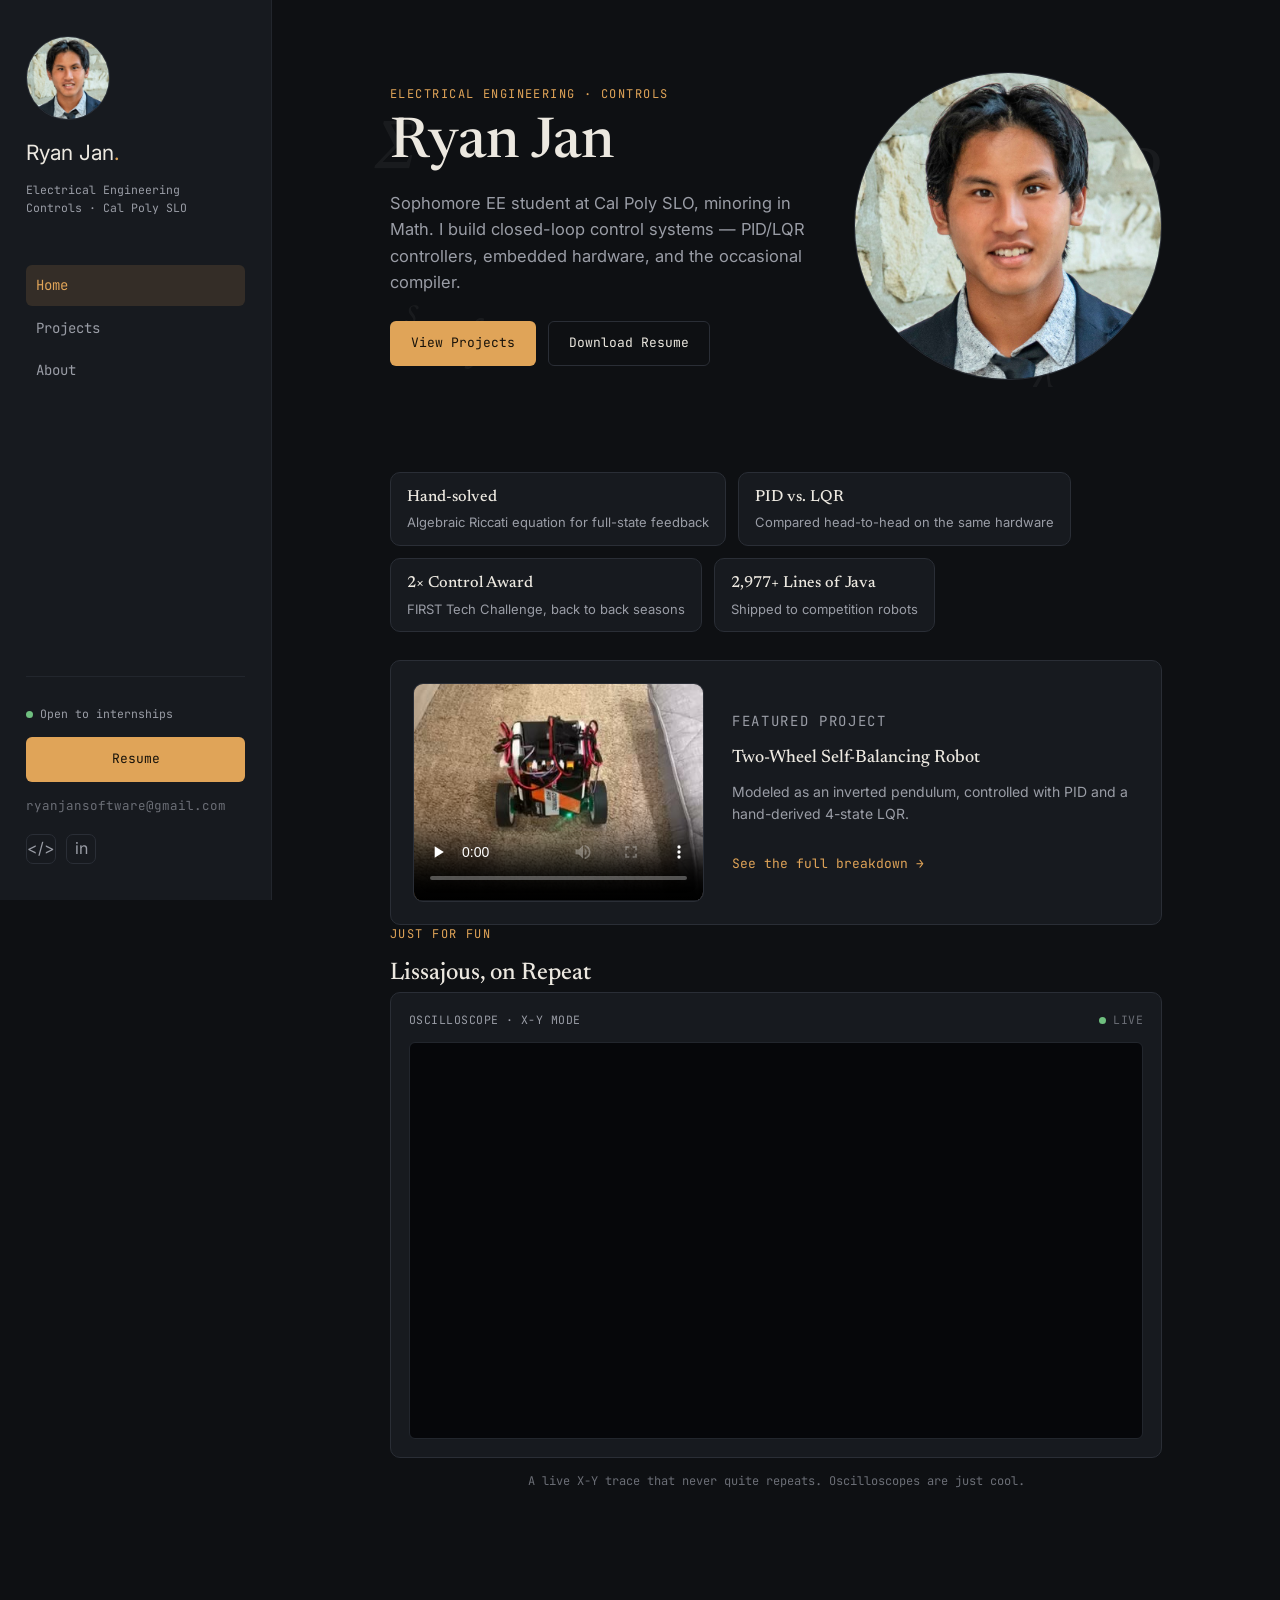
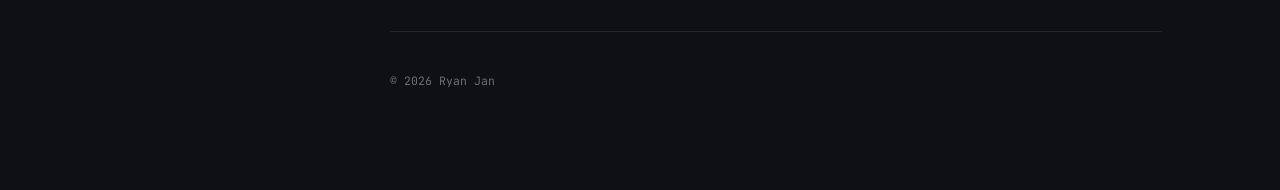
==== index.html @ 0ce3a3c8 "Performance pass: pause canvas animations off-screen/backgrounded, right-size and recompress images," ====
<!DOCTYPE html>
<html lang="en">
<head>
<meta charset="UTF-8">
<meta name="viewport" content="width=device-width, initial-scale=1.0">
<title>Ryan Jan — Electrical Engineering, Controls</title>
<meta name="description" content="Ryan Jan — Electrical Engineering student at Cal Poly SLO, minoring in Mathematics. Controls-focused: PID/LQR, embedded systems, and closed-loop design.">
<link rel="icon" type="image/svg+xml" href="assets/favicon.svg">
<link rel="preconnect" href="https://fonts.googleapis.com">
<link rel="preconnect" href="https://fonts.gstatic.com" crossorigin>
<link href="https://fonts.googleapis.com/css2?family=Newsreader:ital,opsz,wght@0,6..72,400;0,6..72,500;1,6..72,400&family=Inter:wght@400;500&family=JetBrains+Mono:wght@400;500&display=swap" rel="stylesheet">
<link rel="stylesheet" href="css/style.css">
</head>
<body>

<a class="skip-link" href="#main">Skip to content</a>

<!-- mobile top bar -->
<header class="mobile-topbar">
  <a class="mobile-identity" href="index.html" aria-label="Go to home page">
    <div class="sidebar-avatar media-frame ratio-1x1 round" aria-hidden="true">
      <img src="assets/img/ryan-headshot.jpg" alt="">
    </div>
    <span class="mobile-name">Ryan Jan</span>
  </a>
  <button class="nav-toggle" id="nav-toggle" aria-label="Toggle menu" aria-expanded="false" aria-controls="mobile-panel">
    <span></span><span></span><span></span>
  </button>
</header>
<div class="mobile-panel" id="mobile-panel">
  <nav class="sidebar-nav">
    <a href="index.html" class="active">Home</a>
    <a href="projects.html">Projects</a>
    <a href="about.html">About</a>
  </nav>
  <div class="sidebar-cta">
    <span class="sidebar-status"><span class="status-dot"></span>Open to internships</span>
    <a class="btn btn-primary btn-block" href="assets/resume/Ryan_Jan_Resume.pdf" target="_blank" rel="noopener">Resume</a>
    <div class="sidebar-contact">
      <a href="mailto:ryanjansoftware@gmail.com">ryanjansoftware@gmail.com</a>
    </div>
    <div class="sidebar-social">
      <a href="https://github.com/rjan939" target="_blank" rel="noopener" aria-label="GitHub">&lt;/&gt;</a>
      <a href="https://linkedin.com/in/ryan-jan" target="_blank" rel="noopener" aria-label="LinkedIn">in</a>
    </div>
  </div>
</div>

<div class="shell">
  <aside class="sidebar">
    <a class="sidebar-identity" href="index.html" aria-label="Go to home page">
      <div class="sidebar-avatar media-frame ratio-1x1 round" aria-hidden="true">
        <img src="assets/img/ryan-headshot.jpg" alt="">
      </div>
      <div>
        <div class="sidebar-name">Ryan Jan<span class="logo-dot">.</span></div>
        <p class="sidebar-tagline">Electrical Engineering<br>Controls &middot; Cal Poly SLO</p>
      </div>
    </a>

    <nav class="sidebar-nav">
      <a href="index.html" class="active">Home</a>
      <a href="projects.html">Projects</a>
      <a href="about.html">About</a>
    </nav>

    <div class="sidebar-cta">
      <span class="sidebar-status"><span class="status-dot"></span>Open to internships</span>
      <a class="btn btn-primary btn-block" href="assets/resume/Ryan_Jan_Resume.pdf" target="_blank" rel="noopener">Resume</a>
      <div class="sidebar-contact">
        <a href="mailto:ryanjansoftware@gmail.com">ryanjansoftware@gmail.com</a>
      </div>
      <div class="sidebar-social">
        <a href="https://github.com/rjan939" target="_blank" rel="noopener" aria-label="GitHub">&lt;/&gt;</a>
        <a href="https://linkedin.com/in/ryan-jan" target="_blank" rel="noopener" aria-label="LinkedIn">in</a>
      </div>
    </div>
  </aside>

  <main class="main" id="main">
    <div class="page">

      <section class="home-hero">
        <span class="hero-glyph" style="top:6%; left:-2%; font-size:72px; animation-delay:0s;" aria-hidden="true">&Sigma;</span>
        <span class="hero-glyph" style="top:62%; left:10%; font-size:52px; animation-delay:1.6s;" aria-hidden="true">&int;</span>
        <span class="hero-glyph" style="top:14%; right:0%; font-size:64px; animation-delay:3.1s;" aria-hidden="true">&Omega;</span>
        <span class="hero-glyph" style="bottom:8%; right:14%; font-size:46px; animation-delay:4.6s;" aria-hidden="true">&lambda;</span>
        <span class="hero-glyph" style="bottom:26%; left:2%; font-size:40px; animation-delay:2.2s;" aria-hidden="true">s</span>
        <div>
          <p class="eyebrow entrance entrance-1">Electrical Engineering &middot; Controls</p>
          <h1 class="entrance entrance-2">Ryan Jan</h1>
          <p class="home-hero-sub entrance entrance-3">
            Sophomore EE student at Cal Poly SLO, minoring in Math. I build closed-loop
            control systems &mdash; PID/LQR controllers, embedded hardware, and the occasional compiler.
          </p>
          <div class="home-hero-actions entrance entrance-4">
            <a class="btn btn-primary" href="projects.html">View Projects</a>
            <a class="btn btn-ghost" href="assets/resume/Ryan_Jan_Resume.pdf" target="_blank" rel="noopener">Download Resume</a>
          </div>
        </div>
        <div class="home-photo-slot entrance entrance-5">
          <div class="media-frame ratio-1x1 round">
            <img src="assets/img/ryan-headshot.jpg" alt="Ryan Jan">
          </div>
        </div>
      </section>

      <div class="stat-chips">
        <div class="stat-chip entrance entrance-6"><strong>Hand-solved</strong>Algebraic Riccati equation for full-state feedback</div>
        <div class="stat-chip entrance entrance-7"><strong>PID vs. LQR</strong>Compared head-to-head on the same hardware</div>
        <div class="stat-chip entrance entrance-8"><strong><span class="count" data-target="2">0</span>&times; Control Award</strong>FIRST Tech Challenge, back to back seasons</div>
        <div class="stat-chip entrance entrance-9"><strong><span class="count" data-target="3000">0</span>+ Lines of Java</strong>Shipped to competition robots</div>
      </div>

      <section class="teaser-card reveal">
        <div class="teaser-media">
          <div class="media-frame ratio-4x3">
            <video src="assets/video/self-balancing-robot.mp4" poster="assets/img/posters/self-balancing-robot.jpg" controls playsinline preload="none"></video>
          </div>
        </div>
        <div class="teaser-body">
          <p class="eyebrow">Featured Project</p>
          <h3>Two-Wheel Self-Balancing Robot</h3>
          <p>Modeled as an inverted pendulum, controlled with PID and a hand-derived 4-state LQR.</p>
          <a class="text-link" href="projects.html#flagship">See the full breakdown &rarr;</a>
        </div>
      </section>

      <section class="page-block reveal">
        <p class="eyebrow">Just for Fun</p>
        <h2>Lissajous, on Repeat</h2>
        <div class="scope-card">
          <div class="scope-header">
            <span>OSCILLOSCOPE &middot; X-Y MODE</span>
            <span class="scope-live"><span class="status-dot"></span>LIVE</span>
          </div>
          <canvas id="scope-canvas" width="850" height="460" role="img" aria-label="A continuously evolving Lissajous curve, animated for decoration only"></canvas>
        </div>
        <p class="scope-caption">A live X-Y trace that never quite repeats. Oscilloscopes are just cool.</p>
      </section>

      <footer class="page-footer">
        <span>&copy; 2026 Ryan Jan</span>
      </footer>
    </div>
  </main>
</div>

<script src="js/scope.js"></script>
<script src="js/main.js"></script>
</body>
</html>
---- css/style.css ----
/* ---------- design tokens ---------- */
:root {
  --bg: #0e1013;
  --bg-elevated: #171a1f;
  --bg-elevated-2: #1d2127;
  --border: #2a2e36;
  --border-soft: #22262d;

  --text: #ece8e0;
  --text-muted: #9a9da6;
  --text-faint: #6b6e76;

  --accent: #e0a458;
  --accent-soft: rgba(224, 164, 88, 0.14);
  --accent-line: rgba(224, 164, 88, 0.35);
  --response: #6fb3c9;

  --font-serif: "Newsreader", Georgia, serif;
  --font-sans: "Inter", -apple-system, BlinkMacSystemFont, "Segoe UI", sans-serif;
  --font-mono: "JetBrains Mono", ui-monospace, "SFMono-Regular", Consolas, monospace;

  --sidebar-w: 272px;
  --radius: 10px;
}

/* ---------- reset ---------- */
* { box-sizing: border-box; }
html { scroll-behavior: smooth; }
body {
  margin: 0;
  background: var(--bg);
  color: var(--text);
  font-family: var(--font-sans);
  font-size: 16px;
  line-height: 1.6;
  -webkit-font-smoothing: antialiased;
}
img, svg, canvas { max-width: 100%; display: block; }
a { color: inherit; text-decoration: none; }
ul { margin: 0; padding: 0; list-style: none; }
h1, h2, h3 { margin: 0; font-family: var(--font-serif); font-weight: 500; }

.skip-link {
  position: absolute;
  left: -999px;
  top: 0;
  background: var(--accent);
  color: #0e1013;
  padding: 10px 16px;
  z-index: 200;
}
.skip-link:focus { left: 16px; top: 16px; }

.eyebrow {
  font-family: var(--font-mono);
  font-size: 12px;
  letter-spacing: 0.12em;
  text-transform: uppercase;
  color: var(--accent);
  margin: 0 0 10px;
}

.tags {
  display: flex;
  flex-wrap: wrap;
  gap: 8px;
  margin-top: 16px;
}
.tags span {
  font-family: var(--font-mono);
  font-size: 12px;
  color: var(--text-muted);
  border: 1px solid var(--border);
  border-radius: 999px;
  padding: 5px 12px;
}

.text-link {
  display: inline-block;
  margin-top: 16px;
  font-family: var(--font-mono);
  font-size: 13px;
  color: var(--accent);
  border-bottom: 1px solid transparent;
  transition: transform 0.2s ease, border-color 0.2s ease;
}
.text-link:hover { border-bottom-color: var(--accent-line); transform: translateX(3px); }

.btn {
  display: inline-flex;
  align-items: center;
  justify-content: center;
  font-family: var(--font-mono);
  font-size: 13px;
  padding: 11px 20px;
  border-radius: 6px;
  border: 1px solid transparent;
  cursor: pointer;
  transition: transform 0.15s ease, border-color 0.15s ease, background 0.15s ease;
}
.btn-primary {
  position: relative;
  background: var(--accent);
  color: #17120a;
  overflow: hidden;
  z-index: 0;
}
.btn-primary::before {
  content: "";
  position: absolute;
  inset: 0;
  background: #f0c07f;
  transform: scaleX(0);
  transform-origin: left center;
  transition: transform 0.5s ease-out;
  z-index: -1;
}
.btn-primary:hover::before { transform: scaleX(1); }
.btn-primary:hover { transform: translateY(-1px); }
.btn-ghost { border-color: var(--border); color: var(--text); }
.btn-ghost:hover { border-color: var(--accent-line); color: var(--accent); }
.btn-block { width: 100%; }

/* ---------- stat chips ---------- */
.stat-chips {
  display: flex;
  flex-wrap: wrap;
  gap: 12px;
  margin: 28px 0;
}
.stat-chip {
  border: 1px solid var(--border);
  background: var(--bg-elevated);
  border-radius: 10px;
  padding: 12px 16px;
  font-size: 13px;
  color: var(--text-muted);
  transition: transform 0.25s ease, box-shadow 0.25s ease, border-color 0.25s ease;
}
.stat-chip:hover {
  transform: translateY(-4px);
  box-shadow: 0 14px 28px rgba(0, 0, 0, 0.35);
  border-color: var(--accent-line);
}
.stat-chip strong { display: block; color: var(--text); font-family: var(--font-serif); font-weight: 500; font-size: 16px; margin-bottom: 2px; }

/* ---------- media slot (placeholder for photos/video) ---------- */
.media-slot {
  position: relative;
  width: 100%;
  border: 1.5px dashed var(--border);
  border-radius: var(--radius);
  background: var(--bg-elevated);
  display: flex;
  flex-direction: column;
  align-items: center;
  justify-content: center;
  gap: 10px;
  color: var(--text-faint);
  text-align: center;
  padding: 20px;
  overflow: hidden;
}
.media-slot svg { width: 30px; height: 30px; opacity: 0.6; }
.media-slot span {
  font-family: var(--font-mono);
  font-size: 11px;
  max-width: 22ch;
  line-height: 1.5;
}
.media-slot.ratio-16x9 { aspect-ratio: 16 / 9; }
.media-slot.ratio-4x3 { aspect-ratio: 4 / 3; }
.media-slot.ratio-1x1 { aspect-ratio: 1 / 1; }
.media-slot.round { border-radius: 50%; }
.media-slot img, .media-slot video {
  position: absolute;
  inset: 0;
  width: 100%;
  height: 100%;
  object-fit: cover;
}

/* ---------- media frame (real photos/video, not a placeholder) ---------- */
.media-frame {
  width: 100%;
  border: 1px solid var(--border);
  border-radius: var(--radius);
  overflow: hidden;
  background: #000;
}
.media-frame.ratio-16x9 { aspect-ratio: 16 / 9; }
.media-frame.ratio-4x3 { aspect-ratio: 4 / 3; }
.media-frame.ratio-1x1 { aspect-ratio: 1 / 1; }
.media-frame.round { border-radius: 50%; }
.media-frame img, .media-frame video {
  width: 100%;
  height: 100%;
  object-fit: cover;
  display: block;
}

.terminal-frame {
  width: 100%;
  border: 1px solid var(--border);
  border-radius: var(--radius);
  overflow: hidden;
  background: #0a0c0f;
  display: flex;
  flex-direction: column;
}
.terminal-frame.ratio-4x3 { aspect-ratio: 4 / 3; }
.terminal-titlebar {
  display: flex;
  gap: 6px;
  padding: 10px 12px;
  background: var(--bg-elevated-2);
  border-bottom: 1px solid var(--border-soft);
  flex-shrink: 0;
}
.terminal-titlebar span { width: 9px; height: 9px; border-radius: 50%; background: var(--border); }
.terminal-body {
  flex: 1;
  margin: 0;
  padding: 16px;
  font-family: var(--font-mono);
  font-size: 12px;
  line-height: 1.7;
  color: var(--text-muted);
  white-space: pre-wrap;
}
.t-prompt { color: var(--accent); }
.t-ok { color: #6fbf7f; }

.media-row {
  display: grid;
  grid-template-columns: repeat(3, 1fr);
  gap: 20px;
}
.media-caption {
  font-family: var(--font-mono);
  font-size: 11.5px;
  color: var(--text-faint);
  margin: 8px 0 0;
}

/* ---------- shell layout (sidebar + main) ---------- */
.shell { display: flex; min-height: 100vh; }

.sidebar {
  width: var(--sidebar-w);
  flex-shrink: 0;
  background: var(--bg-elevated);
  border-right: 1px solid var(--border-soft);
  padding: 36px 26px;
  display: flex;
  flex-direction: column;
  position: sticky;
  top: 0;
  height: 100vh;
  overflow-y: auto;
}

.sidebar-identity { display: flex; flex-direction: column; align-items: flex-start; gap: 16px; transition: opacity 0.2s ease; }
.sidebar-identity:hover { opacity: 0.8; }
.mobile-identity { transition: opacity 0.2s ease; }
.mobile-identity:hover { opacity: 0.8; }
.sidebar-avatar { width: 84px; height: 84px; }
.sidebar-avatar svg { width: 24px; height: 24px; }

.sidebar-name { font-size: 21px; }
.sidebar-name .logo-dot { color: var(--accent); }
.sidebar-tagline {
  font-family: var(--font-mono);
  font-size: 11.5px;
  color: var(--text-muted);
  line-height: 1.6;
}

.sidebar-nav {
  margin-top: 36px;
  display: flex;
  flex-direction: column;
  gap: 2px;
}
.sidebar-nav a {
  font-family: var(--font-mono);
  font-size: 14px;
  color: var(--text-muted);
  padding: 9px 10px;
  border-radius: 6px;
  transition: color 0.2s ease, background-color 0.2s ease;
}
.sidebar-nav a:hover { color: var(--text); }
.sidebar-nav a.active { color: var(--accent); background: var(--accent-soft); }

.sidebar-cta {
  margin-top: auto;
  padding-top: 28px;
  border-top: 1px solid var(--border-soft);
  display: flex;
  flex-direction: column;
  gap: 14px;
}
.sidebar-status {
  display: inline-flex;
  align-items: center;
  gap: 7px;
  font-family: var(--font-mono);
  font-size: 11.5px;
  color: var(--text-muted);
}
.status-dot {
  width: 7px; height: 7px; border-radius: 50%; background: #6fbf7f;
  animation: pulse-ring 2.2s ease-in-out infinite;
}
@keyframes pulse-ring {
  0%, 100% { box-shadow: 0 0 0 3px rgba(111,191,127,0.15); }
  50% { box-shadow: 0 0 0 7px rgba(111,191,127,0.28); }
}

.sidebar-contact { display: flex; flex-direction: column; gap: 8px; font-family: var(--font-mono); font-size: 12.5px; }
.sidebar-contact a { color: var(--text-faint); }
.sidebar-contact a:hover { color: var(--accent); }

.sidebar-social { display: flex; gap: 10px; margin-top: 4px; }
.sidebar-social a {
  width: 30px; height: 30px;
  display: flex; align-items: center; justify-content: center;
  border: 1px solid var(--border);
  border-radius: 7px;
  color: var(--text-muted);
}
.sidebar-social a:hover { color: var(--accent); border-color: var(--accent-line); }
.sidebar-social svg { width: 15px; height: 15px; }

/* mobile top bar + dropdown panel (hidden on desktop) */
.mobile-topbar { display: none; }
.mobile-panel { display: none; }

/* ---------- main content ---------- */
.main { flex: 1; min-width: 0; }
.page { max-width: 860px; margin: 0 auto; padding: 72px 44px 100px; }
.page-block { padding-bottom: 88px; }
.page-block:last-child { padding-bottom: 0; }
.page-header { margin-bottom: 44px; }
.page-header h1 { font-size: clamp(30px, 4vw, 40px); }
.page-lede { color: var(--text-muted); font-size: 16px; margin-top: 10px; max-width: 56ch; }

/* ---------- home hero ---------- */
.home-hero {
  position: relative;
  display: grid;
  grid-template-columns: 1.15fr 0.85fr;
  gap: 48px;
  align-items: center;
  padding-bottom: 64px;
}
.home-hero > div { position: relative; z-index: 1; }

/* one-shot staggered blur-in entrance for above-the-fold hero content */
.entrance {
  opacity: 0;
  filter: blur(6px);
  transform: translateY(10px);
  animation: blur-in 0.7s ease-out forwards;
}
@keyframes blur-in {
  to { opacity: 1; filter: blur(0); transform: translateY(0); }
}
.entrance-1 { animation-delay: 0.05s; }
.entrance-2 { animation-delay: 0.15s; }
.entrance-3 { animation-delay: 0.25s; }
.entrance-4 { animation-delay: 0.35s; }
.entrance-5 { animation-delay: 0.45s; }
.entrance-6 { animation-delay: 0.55s; }
.entrance-7 { animation-delay: 0.65s; }
.entrance-8 { animation-delay: 0.73s; }
.entrance-9 { animation-delay: 0.81s; }
.entrance-10 { animation-delay: 0.89s; }

.hero-glyph {
  position: absolute;
  font-family: var(--font-serif);
  font-style: italic;
  color: var(--text);
  opacity: 0.05;
  pointer-events: none;
  user-select: none;
  z-index: 0;
  animation: drift 9s ease-in-out infinite;
}
@keyframes drift {
  0%, 100% { transform: translateY(0); }
  50% { transform: translateY(-12px); }
}
.home-hero h1 {
  font-size: clamp(38px, 5.5vw, 56px);
  line-height: 1.05;
  margin: 6px 0 14px;
}
.home-hero-sub { color: var(--text-muted); font-size: 16.5px; max-width: 46ch; }
.home-hero-actions { display: flex; gap: 12px; flex-wrap: wrap; margin-top: 26px; }
.home-photo-slot { max-width: 320px; margin-left: auto; }
.teaser-card {
  display: grid;
  grid-template-columns: 1fr 1.4fr;
  gap: 28px;
  border: 1px solid var(--border);
  background: var(--bg-elevated);
  border-radius: var(--radius);
  padding: 22px;
  align-items: center;
  transition: transform 0.25s ease, box-shadow 0.25s ease, border-color 0.25s ease;
}
.teaser-card:hover {
  transform: translateY(-4px);
  box-shadow: 0 14px 28px rgba(0, 0, 0, 0.35);
  border-color: var(--accent-line);
}
.teaser-media { border-radius: 8px; }
.teaser-body h3 { font-size: 18px; margin-bottom: 8px; }
.teaser-body p { color: var(--text-muted); font-size: 14px; margin: 0 0 12px; }

/* ---------- scope panel (decorative) ---------- */
.scope-card {
  border: 1px solid var(--border);
  background: var(--bg-elevated);
  border-radius: var(--radius);
  padding: 18px;
}
.scope-header {
  display: flex;
  align-items: center;
  justify-content: space-between;
  margin-bottom: 12px;
  font-family: var(--font-mono);
  font-size: 11.5px;
  letter-spacing: 0.04em;
  color: var(--text-muted);
}
.scope-live { display: inline-flex; align-items: center; gap: 7px; color: var(--text-faint); }
#scope-canvas {
  width: 100%;
  height: auto;
  aspect-ratio: 850 / 460;
  border-radius: 6px;
  background: #06070a;
  border: 1px solid var(--border-soft);
  display: block;
}
.scope-caption {
  font-family: var(--font-mono);
  font-size: 12px;
  color: var(--text-faint);
  margin-top: 14px;
  text-align: center;
}

/* ---------- flagship project (projects page) ---------- */
.flagship-media-row {
  display: grid;
  grid-template-columns: 1.2fr 1fr;
  gap: 32px;
  align-items: start;
  margin-bottom: 28px;
}
.flagship-lines { margin: 18px 0; display: flex; flex-direction: column; gap: 8px; }
.flagship-lines li {
  font-size: 14.5px;
  color: var(--text-muted);
  padding-left: 16px;
  position: relative;
}
.flagship-lines li::before {
  content: "";
  position: absolute; left: 0; top: 9px;
  width: 6px; height: 1.5px; background: var(--accent);
}

.widget-card {
  background: var(--bg-elevated);
  border: 1px solid var(--border);
  border-radius: var(--radius);
  padding: 18px;
}
.widget-header { display: flex; align-items: center; justify-content: space-between; margin-bottom: 12px; }
.widget-title { font-family: var(--font-mono); font-size: 12.5px; color: var(--text-muted); }
.widget-tag {
  font-family: var(--font-mono);
  font-size: 10.5px;
  color: var(--accent);
  border: 1px solid var(--accent-line);
  background: var(--accent-soft);
  border-radius: 999px;
  padding: 3px 9px;
}
#control-canvas {
  width: 100%;
  height: auto;
  aspect-ratio: 600 / 320;
  border-radius: 6px;
  background: var(--bg);
  border: 1px solid var(--border-soft);
}
.widget-controls { display: flex; align-items: center; gap: 12px; margin-top: 14px; font-family: var(--font-mono); font-size: 11.5px; color: var(--text-muted); }
.widget-controls input[type="range"] { flex: 1; accent-color: var(--accent); }
.widget-legend { display: flex; gap: 16px; margin-top: 10px; font-family: var(--font-mono); font-size: 10.5px; color: var(--text-faint); }
.widget-legend span { display: flex; align-items: center; gap: 6px; }
.swatch { width: 9px; height: 9px; border-radius: 2px; display: inline-block; }
.swatch-setpoint { background: var(--response); }
.swatch-response { background: var(--accent); }

/* ---------- project cards (media-led) ---------- */
.project-grid { display: grid; grid-template-columns: repeat(3, 1fr); gap: 22px; }
.project-media-card {
  border: 1px solid var(--border);
  background: var(--bg-elevated);
  border-radius: var(--radius);
  overflow: hidden;
  transition: transform 0.25s ease, box-shadow 0.25s ease, border-color 0.25s ease;
}
.project-media-card:hover {
  transform: translateY(-4px);
  box-shadow: 0 14px 28px rgba(0, 0, 0, 0.35);
  border-color: var(--accent-line);
}
.project-media-card .media-slot { border: none; border-radius: 0; border-bottom: 1px solid var(--border-soft); }
.project-media-body { padding: 18px; }
.project-media-body h3 { font-size: 16.5px; margin-bottom: 6px; }
.project-media-body p { color: var(--text-muted); font-size: 13.5px; margin: 0; }
.project-media-body .tags { margin-top: 12px; }

.earlier-builds { margin-top: 48px; }
.earlier-title {
  font-family: var(--font-mono);
  font-size: 12.5px;
  text-transform: uppercase;
  letter-spacing: 0.08em;
  color: var(--text-faint);
  font-weight: 500;
  margin-bottom: 16px;
}
.earlier-list { display: grid; grid-template-columns: repeat(2, 1fr); gap: 8px 28px; }
.earlier-list li { font-size: 13.5px; color: var(--text-muted); padding: 10px 0; border-bottom: 1px solid var(--border-soft); }
.earlier-list strong { color: var(--text); font-weight: 500; }

/* ---------- about page ---------- */
.about-row { display: grid; grid-template-columns: 1fr 0.7fr; gap: 40px; align-items: start; }
.about-copy p { color: var(--text-muted); margin: 0 0 14px; font-size: 15px; }

.skills-grid { display: grid; grid-template-columns: repeat(2, 1fr); gap: 30px 40px; }
.skill-group h3 {
  font-family: var(--font-mono);
  font-size: 12.5px;
  text-transform: uppercase;
  letter-spacing: 0.08em;
  color: var(--text-faint);
  font-weight: 500;
  margin-bottom: 12px;
}

.exp-entry { display: grid; grid-template-columns: 170px 1fr; gap: 28px; }
.exp-meta { display: flex; flex-direction: column; gap: 6px; font-family: var(--font-mono); font-size: 11.5px; color: var(--text-faint); }
.exp-body h3 { font-size: 19px; margin-bottom: 6px; }
.exp-org { color: var(--accent); font-family: var(--font-mono); font-size: 12.5px; margin: 0 0 16px; }
.exp-body ul { display: flex; flex-direction: column; gap: 9px; }
.exp-body li { color: var(--text-muted); font-size: 13.5px; padding-left: 16px; position: relative; }
.exp-body li::before { content: ""; position: absolute; left: 0; top: 8px; width: 6px; height: 1.5px; background: var(--accent); }

/* ---------- footer ---------- */
.page-footer {
  padding-top: 40px;
  margin-top: 40px;
  border-top: 1px solid var(--border-soft);
  font-family: var(--font-mono);
  font-size: 11.5px;
  color: var(--text-faint);
  display: flex;
  justify-content: space-between;
}

/* ---------- reveal animation ---------- */
.reveal { opacity: 0; transform: translateY(14px); transition: opacity 0.5s ease, transform 0.5s ease; }
.reveal.is-visible { opacity: 1; transform: translateY(0); }

/* ---------- responsive ---------- */
@media (max-width: 960px) {
  .shell { flex-direction: column; }
  .sidebar { display: none; }

  .mobile-topbar {
    display: flex;
    align-items: center;
    justify-content: space-between;
    position: sticky;
    top: 0;
    z-index: 100;
    background: rgba(14, 16, 19, 0.92);
    backdrop-filter: blur(10px);
    border-bottom: 1px solid var(--border-soft);
    padding: 14px 20px;
  }
  .mobile-identity { display: flex; align-items: center; gap: 10px; }
  .mobile-identity .sidebar-avatar { width: 32px; height: 32px; }
  .mobile-identity .sidebar-avatar svg { width: 14px; height: 14px; }
  .mobile-name { font-family: var(--font-serif); font-size: 16px; }

  .nav-toggle {
    display: flex;
    flex-direction: column;
    justify-content: center;
    gap: 5px;
    width: 34px; height: 34px;
    background: transparent;
    border: 1px solid var(--border);
    border-radius: 6px;
  }
  .nav-toggle span { display: block; height: 1.5px; width: 15px; margin: 0 auto; background: var(--text); }

  .mobile-panel {
    display: none;
    background: var(--bg-elevated);
    border-bottom: 1px solid var(--border);
    padding: 20px;
  }
  .mobile-panel.open { display: block; }
  .mobile-panel .sidebar-nav { margin-top: 0; }
  .mobile-panel .sidebar-cta { margin-top: 22px; padding-top: 20px; }

  .page { padding: 44px 24px 72px; }
  .home-hero, .flagship-media-row, .about-row, .media-row { grid-template-columns: 1fr; }
  .home-photo-slot { max-width: 220px; margin: 0 0 8px; }
  .teaser-card { grid-template-columns: 1fr; }
  .project-grid { grid-template-columns: 1fr; }
  .skills-grid { grid-template-columns: 1fr; }
  .earlier-list { grid-template-columns: 1fr; }
  .exp-entry { grid-template-columns: 1fr; gap: 10px; }
  .hero-glyph { display: none; }
}

@media (max-width: 520px) {
  .page { padding: 36px 18px 64px; }
  .btn { padding: 10px 16px; }
  .home-hero-actions { flex-direction: column; align-items: stretch; }
  .stat-chips { gap: 10px; }
}

/* ---------- reduced motion ---------- */
@media (prefers-reduced-motion: reduce) {
  .status-dot, .hero-glyph {
    animation: none !important;
  }
  .entrance {
    animation: none !important;
    opacity: 1;
    filter: none;
    transform: none;
  }
  .reveal {
    transition: none !important;
  }
  .btn-primary::before,
  .project-media-card, .teaser-card, .stat-chip, .text-link {
    transition: none !important;
  }
}
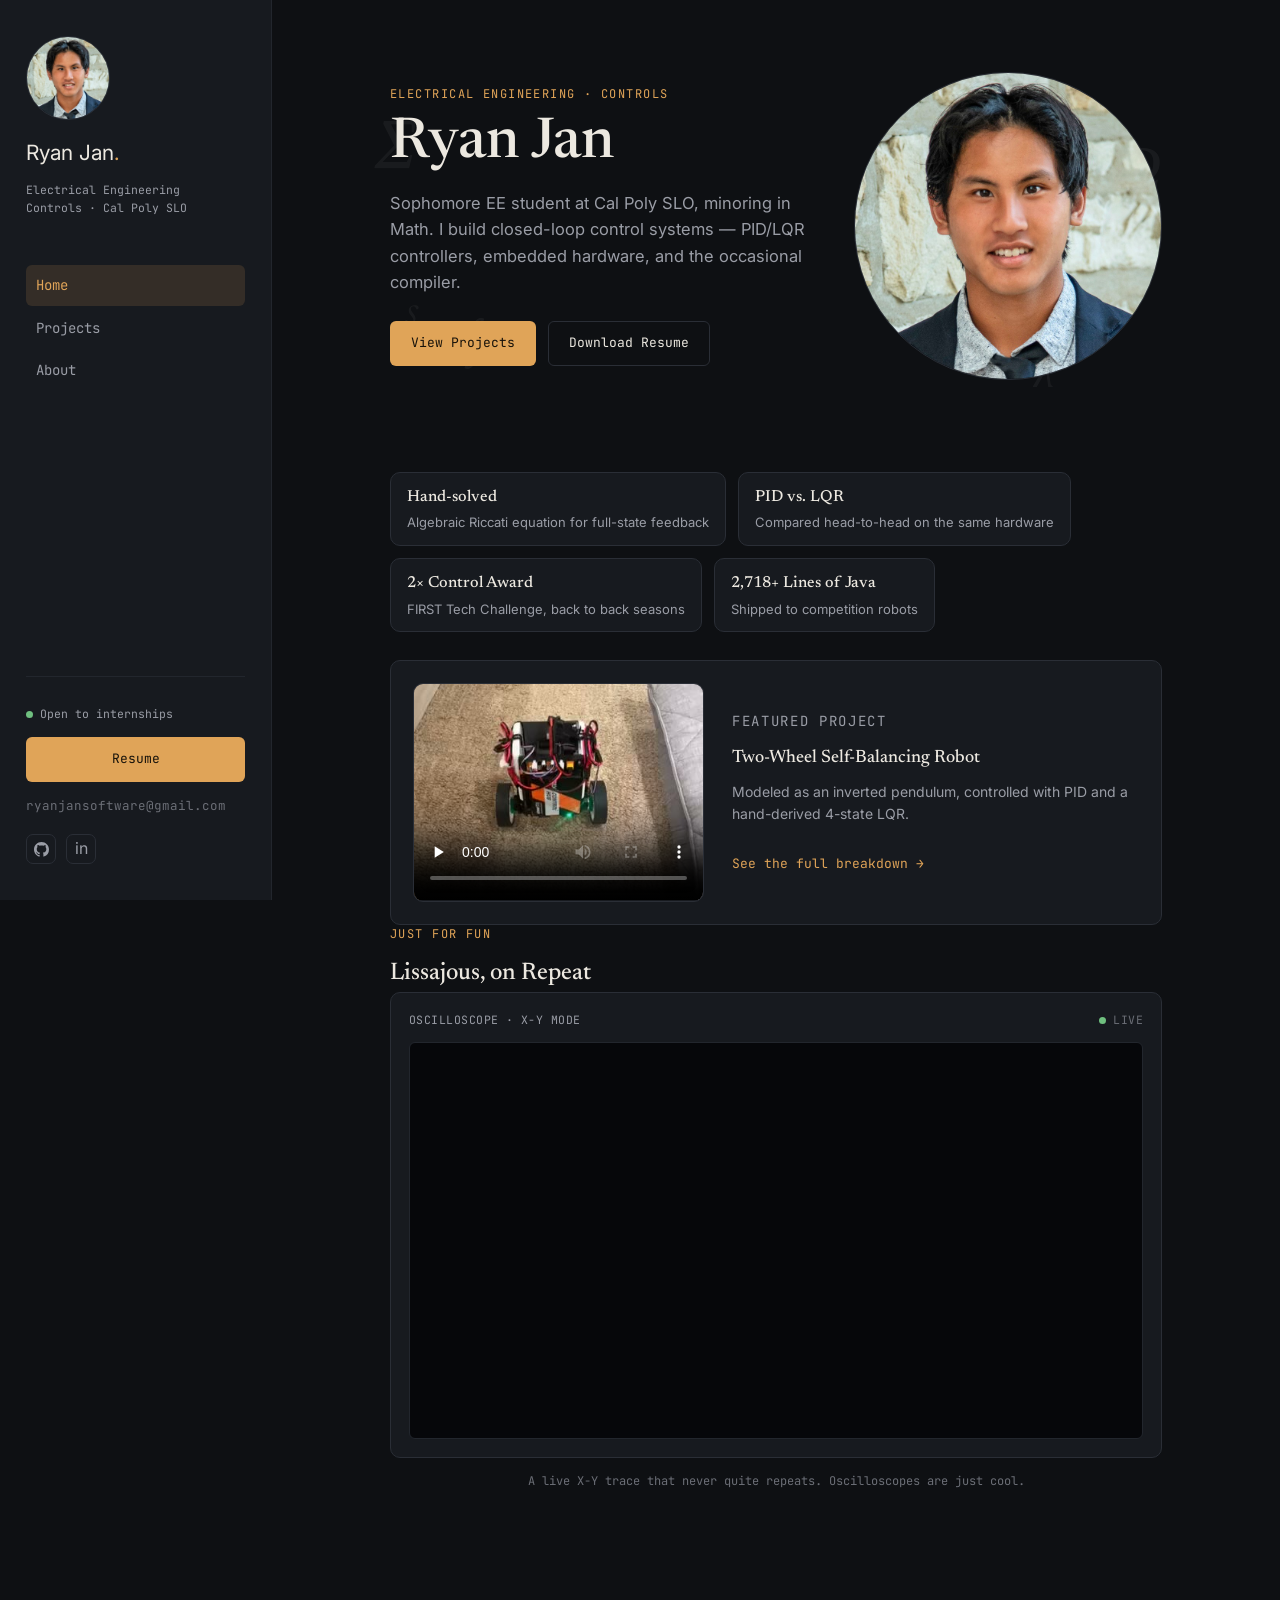
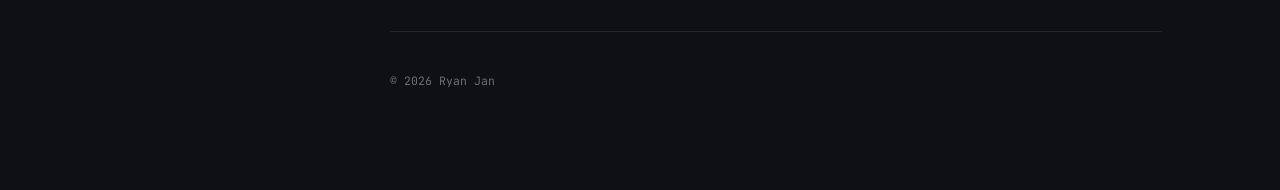
==== commit 65f1da64: "Fix startup scroll-jank from blur-in entrance animation, replace GitHub placeholder icon with actual" ====
--- a/index.html
+++ b/index.html
@@ -40,7 +40,7 @@
       <a href="mailto:ryanjansoftware@gmail.com">ryanjansoftware@gmail.com</a>
     </div>
     <div class="sidebar-social">
-      <a href="https://github.com/rjan939" target="_blank" rel="noopener" aria-label="GitHub">&lt;/&gt;</a>
+      <a href="https://github.com/rjan939" target="_blank" rel="noopener" aria-label="GitHub"><svg viewBox="0 0 16 16" fill="currentColor" aria-hidden="true"><path d="M8 0C3.58 0 0 3.58 0 8c0 3.54 2.29 6.53 5.47 7.59.4.07.55-.17.55-.38 0-.19-.01-.82-.01-1.49-2.01.37-2.53-.49-2.69-.94-.09-.23-.48-.94-.82-1.13-.28-.15-.68-.52-.01-.53.63-.01 1.08.58 1.23.82.72 1.21 1.87.87 2.33.66.07-.52.28-.87.51-1.07-1.78-.2-3.64-.89-3.64-3.95 0-.87.31-1.59.82-2.15-.08-.2-.36-1.02.08-2.12 0 0 .67-.21 2.2.82.64-.18 1.32-.27 2-.27.68 0 1.36.09 2 .27 1.53-1.04 2.2-.82 2.2-.82.44 1.1.16 1.92.08 2.12.51.56.82 1.27.82 2.15 0 3.07-1.87 3.75-3.65 3.95.29.25.54.73.54 1.48 0 1.07-.01 1.93-.01 2.2 0 .21.15.46.55.38A8.013 8.013 0 0 0 16 8c0-4.42-3.58-8-8-8z"></path></svg></a>
       <a href="https://linkedin.com/in/ryan-jan" target="_blank" rel="noopener" aria-label="LinkedIn">in</a>
     </div>
   </div>
@@ -71,7 +71,7 @@
         <a href="mailto:ryanjansoftware@gmail.com">ryanjansoftware@gmail.com</a>
       </div>
       <div class="sidebar-social">
-        <a href="https://github.com/rjan939" target="_blank" rel="noopener" aria-label="GitHub">&lt;/&gt;</a>
+        <a href="https://github.com/rjan939" target="_blank" rel="noopener" aria-label="GitHub"><svg viewBox="0 0 16 16" fill="currentColor" aria-hidden="true"><path d="M8 0C3.58 0 0 3.58 0 8c0 3.54 2.29 6.53 5.47 7.59.4.07.55-.17.55-.38 0-.19-.01-.82-.01-1.49-2.01.37-2.53-.49-2.69-.94-.09-.23-.48-.94-.82-1.13-.28-.15-.68-.52-.01-.53.63-.01 1.08.58 1.23.82.72 1.21 1.87.87 2.33.66.07-.52.28-.87.51-1.07-1.78-.2-3.64-.89-3.64-3.95 0-.87.31-1.59.82-2.15-.08-.2-.36-1.02.08-2.12 0 0 .67-.21 2.2.82.64-.18 1.32-.27 2-.27.68 0 1.36.09 2 .27 1.53-1.04 2.2-.82 2.2-.82.44 1.1.16 1.92.08 2.12.51.56.82 1.27.82 2.15 0 3.07-1.87 3.75-3.65 3.95.29.25.54.73.54 1.48 0 1.07-.01 1.93-.01 2.2 0 .21.15.46.55.38A8.013 8.013 0 0 0 16 8c0-4.42-3.58-8-8-8z"></path></svg></a>
         <a href="https://linkedin.com/in/ryan-jan" target="_blank" rel="noopener" aria-label="LinkedIn">in</a>
       </div>
     </div>
--- a/css/style.css
+++ b/css/style.css
@@ -363,6 +363,7 @@
   filter: blur(6px);
   transform: translateY(10px);
   animation: blur-in 0.7s ease-out forwards;
+  will-change: opacity, filter, transform;
 }
 @keyframes blur-in {
   to { opacity: 1; filter: blur(0); transform: translateY(0); }
@@ -655,6 +656,7 @@
     opacity: 1;
     filter: none;
     transform: none;
+    will-change: auto;
   }
   .reveal {
     transition: none !important;
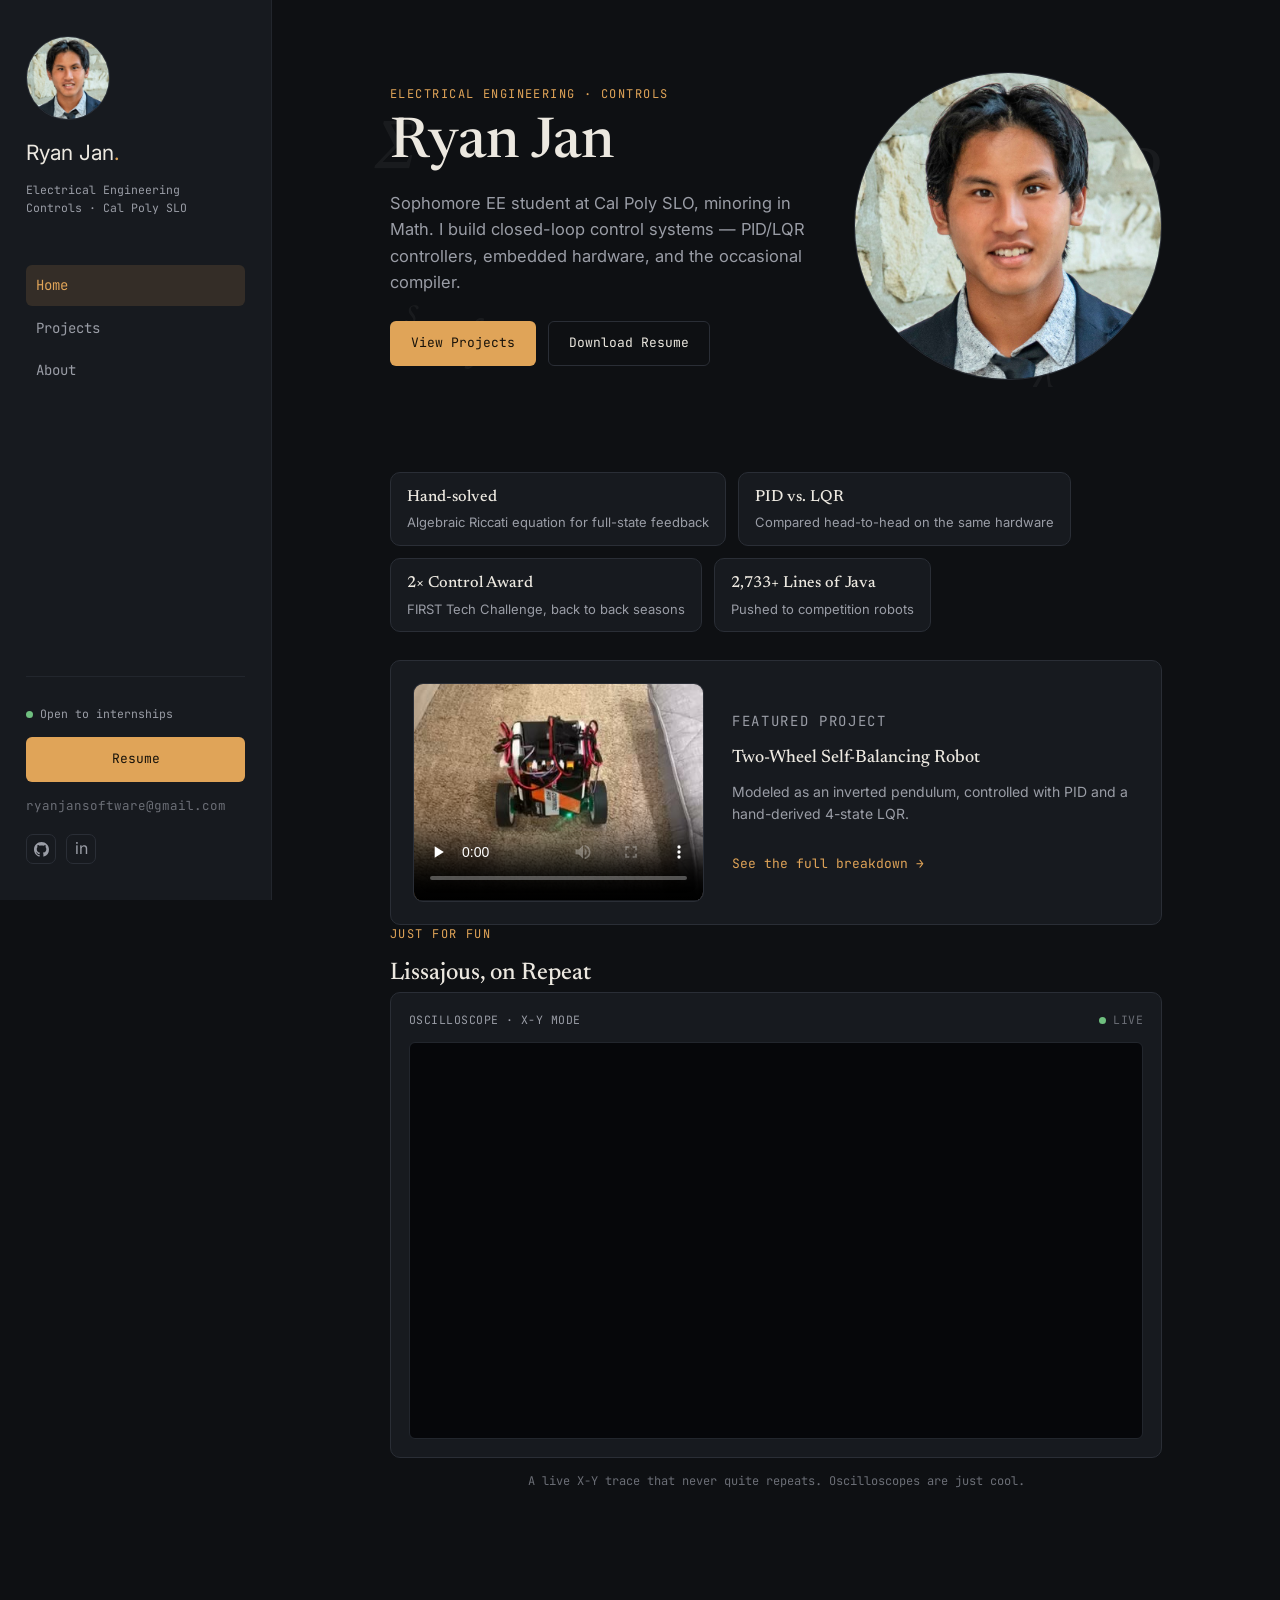
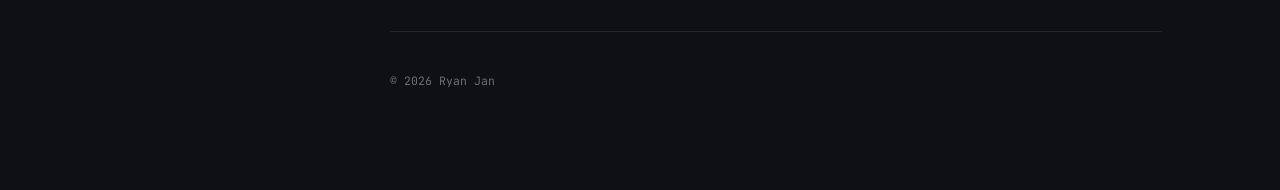
==== commit c154ee85: "Fix mobile menu to stay pinned to viewport top when scrolled; tweak stat chip wording" ====
--- a/index.html
+++ b/index.html
@@ -16,6 +16,7 @@
 <a class="skip-link" href="#main">Skip to content</a>
 
 <!-- mobile top bar -->
+<div class="mobile-nav-wrap">
 <header class="mobile-topbar">
   <a class="mobile-identity" href="index.html" aria-label="Go to home page">
     <div class="sidebar-avatar media-frame ratio-1x1 round" aria-hidden="true">
@@ -44,6 +45,7 @@
       <a href="https://linkedin.com/in/ryan-jan" target="_blank" rel="noopener" aria-label="LinkedIn">in</a>
     </div>
   </div>
+</div>
 </div>
 
 <div class="shell">
@@ -109,7 +111,7 @@
         <div class="stat-chip entrance entrance-6"><strong>Hand-solved</strong>Algebraic Riccati equation for full-state feedback</div>
         <div class="stat-chip entrance entrance-7"><strong>PID vs. LQR</strong>Compared head-to-head on the same hardware</div>
         <div class="stat-chip entrance entrance-8"><strong><span class="count" data-target="2">0</span>&times; Control Award</strong>FIRST Tech Challenge, back to back seasons</div>
-        <div class="stat-chip entrance entrance-9"><strong><span class="count" data-target="3000">0</span>+ Lines of Java</strong>Shipped to competition robots</div>
+        <div class="stat-chip entrance entrance-9"><strong><span class="count" data-target="3000">0</span>+ Lines of Java</strong>Pushed to competition robots</div>
       </div>
 
       <section class="teaser-card reveal">
--- a/css/style.css
+++ b/css/style.css
@@ -589,13 +589,16 @@
   .shell { flex-direction: column; }
   .sidebar { display: none; }
 
+  .mobile-nav-wrap {
+    position: sticky;
+    top: 0;
+    z-index: 100;
+  }
+
   .mobile-topbar {
     display: flex;
     align-items: center;
     justify-content: space-between;
-    position: sticky;
-    top: 0;
-    z-index: 100;
     background: rgba(14, 16, 19, 0.92);
     backdrop-filter: blur(10px);
     border-bottom: 1px solid var(--border-soft);
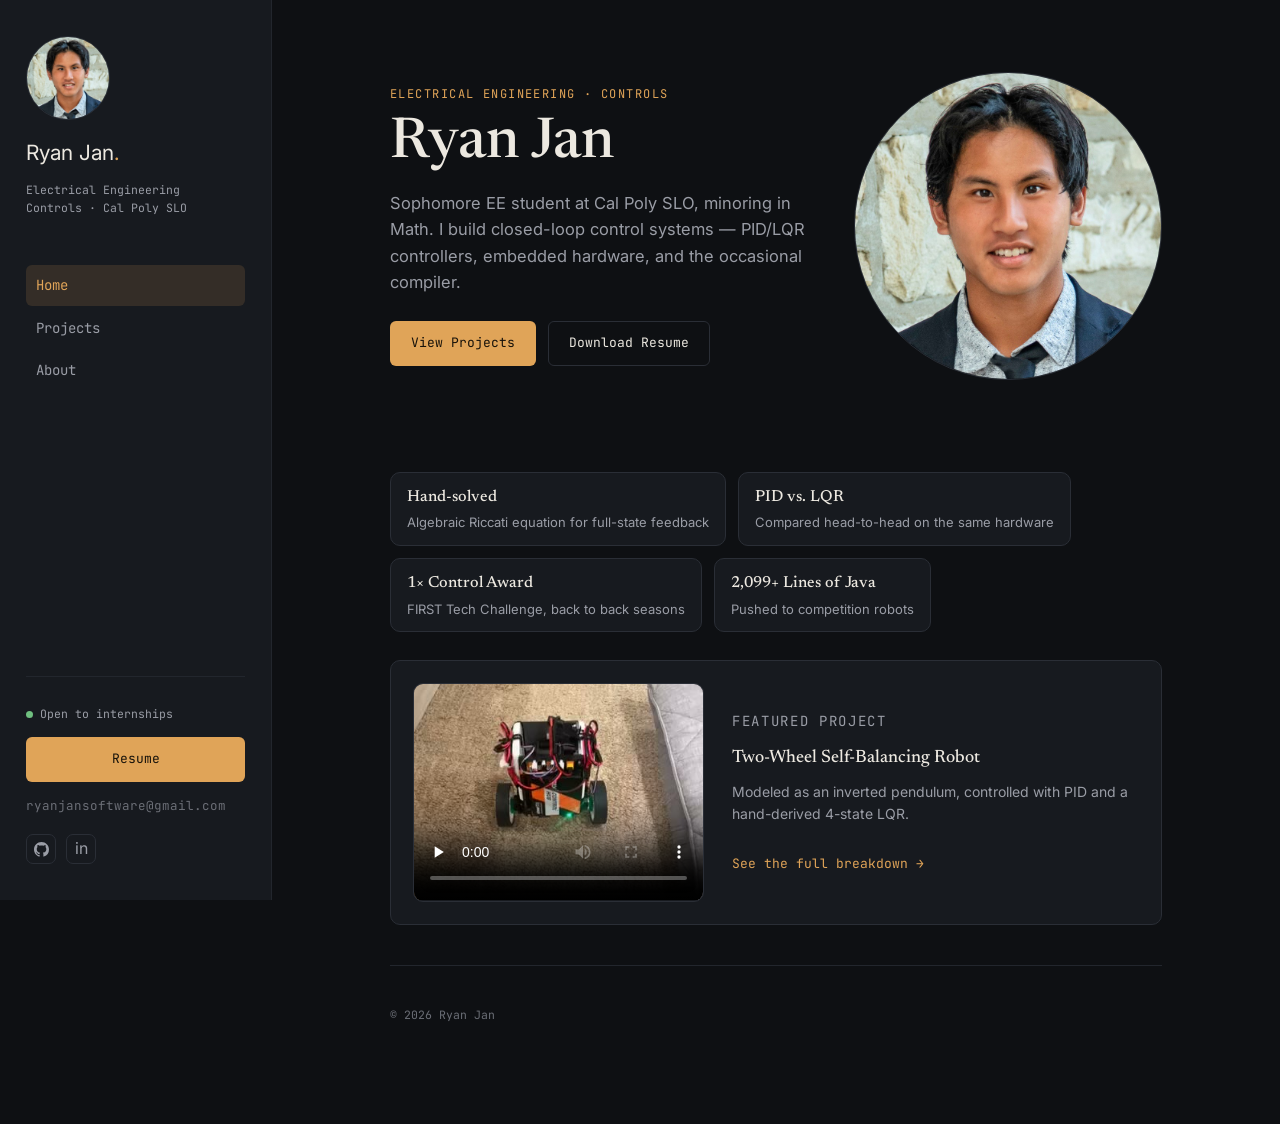
==== commit e3a265f1: "Strip decorative-only motion (oscilloscope, drifting glyphs, blur-in entrance, pulsing status dot) a" ====
--- a/index.html
+++ b/index.html
@@ -83,24 +83,19 @@
     <div class="page">
 
       <section class="home-hero">
-        <span class="hero-glyph" style="top:6%; left:-2%; font-size:72px; animation-delay:0s;" aria-hidden="true">&Sigma;</span>
-        <span class="hero-glyph" style="top:62%; left:10%; font-size:52px; animation-delay:1.6s;" aria-hidden="true">&int;</span>
-        <span class="hero-glyph" style="top:14%; right:0%; font-size:64px; animation-delay:3.1s;" aria-hidden="true">&Omega;</span>
-        <span class="hero-glyph" style="bottom:8%; right:14%; font-size:46px; animation-delay:4.6s;" aria-hidden="true">&lambda;</span>
-        <span class="hero-glyph" style="bottom:26%; left:2%; font-size:40px; animation-delay:2.2s;" aria-hidden="true">s</span>
         <div>
-          <p class="eyebrow entrance entrance-1">Electrical Engineering &middot; Controls</p>
-          <h1 class="entrance entrance-2">Ryan Jan</h1>
-          <p class="home-hero-sub entrance entrance-3">
+          <p class="eyebrow">Electrical Engineering &middot; Controls</p>
+          <h1>Ryan Jan</h1>
+          <p class="home-hero-sub">
             Sophomore EE student at Cal Poly SLO, minoring in Math. I build closed-loop
             control systems &mdash; PID/LQR controllers, embedded hardware, and the occasional compiler.
           </p>
-          <div class="home-hero-actions entrance entrance-4">
+          <div class="home-hero-actions">
             <a class="btn btn-primary" href="projects.html">View Projects</a>
             <a class="btn btn-ghost" href="assets/resume/Ryan_Jan_Resume.pdf" target="_blank" rel="noopener">Download Resume</a>
           </div>
         </div>
-        <div class="home-photo-slot entrance entrance-5">
+        <div class="home-photo-slot">
           <div class="media-frame ratio-1x1 round">
             <img src="assets/img/ryan-headshot.jpg" alt="Ryan Jan">
           </div>
@@ -108,10 +103,10 @@
       </section>
 
       <div class="stat-chips">
-        <div class="stat-chip entrance entrance-6"><strong>Hand-solved</strong>Algebraic Riccati equation for full-state feedback</div>
-        <div class="stat-chip entrance entrance-7"><strong>PID vs. LQR</strong>Compared head-to-head on the same hardware</div>
-        <div class="stat-chip entrance entrance-8"><strong><span class="count" data-target="2">0</span>&times; Control Award</strong>FIRST Tech Challenge, back to back seasons</div>
-        <div class="stat-chip entrance entrance-9"><strong><span class="count" data-target="3000">0</span>+ Lines of Java</strong>Pushed to competition robots</div>
+        <div class="stat-chip"><strong>Hand-solved</strong>Algebraic Riccati equation for full-state feedback</div>
+        <div class="stat-chip"><strong>PID vs. LQR</strong>Compared head-to-head on the same hardware</div>
+        <div class="stat-chip"><strong><span class="count" data-target="2">0</span>&times; Control Award</strong>FIRST Tech Challenge, back to back seasons</div>
+        <div class="stat-chip"><strong><span class="count" data-target="3000">0</span>+ Lines of Java</strong>Pushed to competition robots</div>
       </div>
 
       <section class="teaser-card reveal">
@@ -128,19 +123,6 @@
         </div>
       </section>
 
-      <section class="page-block reveal">
-        <p class="eyebrow">Just for Fun</p>
-        <h2>Lissajous, on Repeat</h2>
-        <div class="scope-card">
-          <div class="scope-header">
-            <span>OSCILLOSCOPE &middot; X-Y MODE</span>
-            <span class="scope-live"><span class="status-dot"></span>LIVE</span>
-          </div>
-          <canvas id="scope-canvas" width="850" height="460" role="img" aria-label="A continuously evolving Lissajous curve, animated for decoration only"></canvas>
-        </div>
-        <p class="scope-caption">A live X-Y trace that never quite repeats. Oscilloscopes are just cool.</p>
-      </section>
-
       <footer class="page-footer">
         <span>&copy; 2026 Ryan Jan</span>
       </footer>
@@ -148,7 +130,6 @@
   </main>
 </div>
 
-<script src="js/scope.js"></script>
 <script src="js/main.js"></script>
 </body>
 </html>
--- a/css/style.css
+++ b/css/style.css
@@ -311,11 +311,6 @@
 }
 .status-dot {
   width: 7px; height: 7px; border-radius: 50%; background: #6fbf7f;
-  animation: pulse-ring 2.2s ease-in-out infinite;
-}
-@keyframes pulse-ring {
-  0%, 100% { box-shadow: 0 0 0 3px rgba(111,191,127,0.15); }
-  50% { box-shadow: 0 0 0 7px rgba(111,191,127,0.28); }
 }
 
 .sidebar-contact { display: flex; flex-direction: column; gap: 8px; font-family: var(--font-mono); font-size: 12.5px; }
@@ -357,43 +352,6 @@
 }
 .home-hero > div { position: relative; z-index: 1; }
 
-/* one-shot staggered blur-in entrance for above-the-fold hero content */
-.entrance {
-  opacity: 0;
-  filter: blur(6px);
-  transform: translateY(10px);
-  animation: blur-in 0.7s ease-out forwards;
-  will-change: opacity, filter, transform;
-}
-@keyframes blur-in {
-  to { opacity: 1; filter: blur(0); transform: translateY(0); }
-}
-.entrance-1 { animation-delay: 0.05s; }
-.entrance-2 { animation-delay: 0.15s; }
-.entrance-3 { animation-delay: 0.25s; }
-.entrance-4 { animation-delay: 0.35s; }
-.entrance-5 { animation-delay: 0.45s; }
-.entrance-6 { animation-delay: 0.55s; }
-.entrance-7 { animation-delay: 0.65s; }
-.entrance-8 { animation-delay: 0.73s; }
-.entrance-9 { animation-delay: 0.81s; }
-.entrance-10 { animation-delay: 0.89s; }
-
-.hero-glyph {
-  position: absolute;
-  font-family: var(--font-serif);
-  font-style: italic;
-  color: var(--text);
-  opacity: 0.05;
-  pointer-events: none;
-  user-select: none;
-  z-index: 0;
-  animation: drift 9s ease-in-out infinite;
-}
-@keyframes drift {
-  0%, 100% { transform: translateY(0); }
-  50% { transform: translateY(-12px); }
-}
 .home-hero h1 {
   font-size: clamp(38px, 5.5vw, 56px);
   line-height: 1.05;
@@ -421,41 +379,6 @@
 .teaser-media { border-radius: 8px; }
 .teaser-body h3 { font-size: 18px; margin-bottom: 8px; }
 .teaser-body p { color: var(--text-muted); font-size: 14px; margin: 0 0 12px; }
-
-/* ---------- scope panel (decorative) ---------- */
-.scope-card {
-  border: 1px solid var(--border);
-  background: var(--bg-elevated);
-  border-radius: var(--radius);
-  padding: 18px;
-}
-.scope-header {
-  display: flex;
-  align-items: center;
-  justify-content: space-between;
-  margin-bottom: 12px;
-  font-family: var(--font-mono);
-  font-size: 11.5px;
-  letter-spacing: 0.04em;
-  color: var(--text-muted);
-}
-.scope-live { display: inline-flex; align-items: center; gap: 7px; color: var(--text-faint); }
-#scope-canvas {
-  width: 100%;
-  height: auto;
-  aspect-ratio: 850 / 460;
-  border-radius: 6px;
-  background: #06070a;
-  border: 1px solid var(--border-soft);
-  display: block;
-}
-.scope-caption {
-  font-family: var(--font-mono);
-  font-size: 12px;
-  color: var(--text-faint);
-  margin-top: 14px;
-  text-align: center;
-}
 
 /* ---------- flagship project (projects page) ---------- */
 .flagship-media-row {
@@ -639,7 +562,6 @@
   .skills-grid { grid-template-columns: 1fr; }
   .earlier-list { grid-template-columns: 1fr; }
   .exp-entry { grid-template-columns: 1fr; gap: 10px; }
-  .hero-glyph { display: none; }
 }
 
 @media (max-width: 520px) {
@@ -651,16 +573,6 @@
 
 /* ---------- reduced motion ---------- */
 @media (prefers-reduced-motion: reduce) {
-  .status-dot, .hero-glyph {
-    animation: none !important;
-  }
-  .entrance {
-    animation: none !important;
-    opacity: 1;
-    filter: none;
-    transform: none;
-    will-change: auto;
-  }
   .reveal {
     transition: none !important;
   }
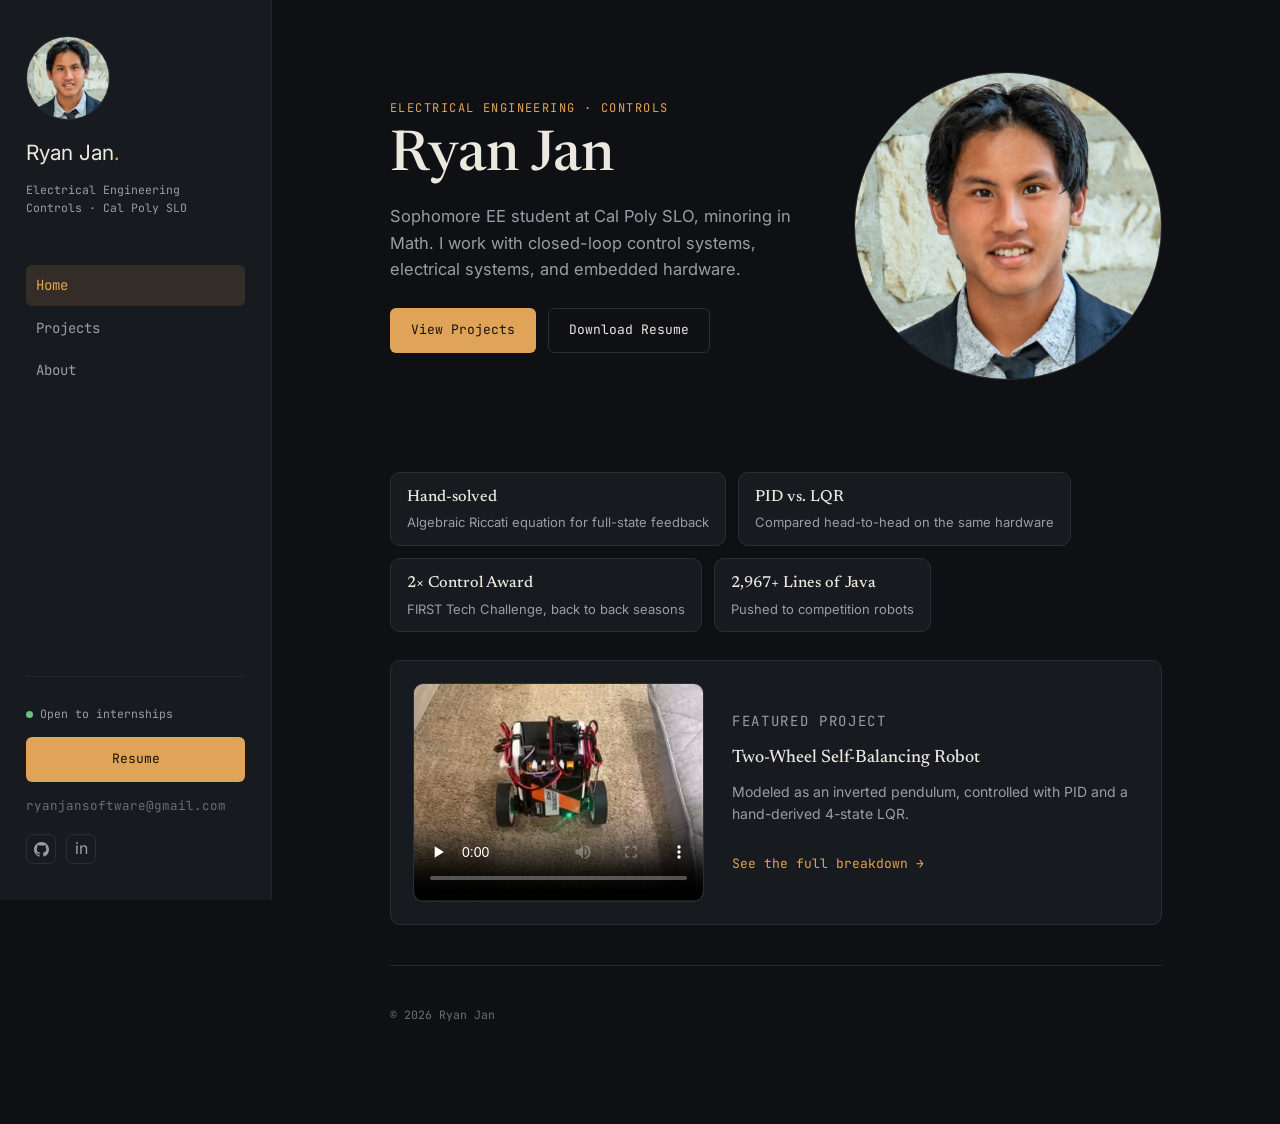
==== commit b88615af: "Update Home hero subhead and About bio wording" ====
--- a/index.html
+++ b/index.html
@@ -87,8 +87,8 @@
           <p class="eyebrow">Electrical Engineering &middot; Controls</p>
           <h1>Ryan Jan</h1>
           <p class="home-hero-sub">
-            Sophomore EE student at Cal Poly SLO, minoring in Math. I build closed-loop
-            control systems &mdash; PID/LQR controllers, embedded hardware, and the occasional compiler.
+            Sophomore EE student at Cal Poly SLO, minoring in Math. I work with closed-loop
+            control systems, electrical systems, and embedded hardware.
           </p>
           <div class="home-hero-actions">
             <a class="btn btn-primary" href="projects.html">View Projects</a>
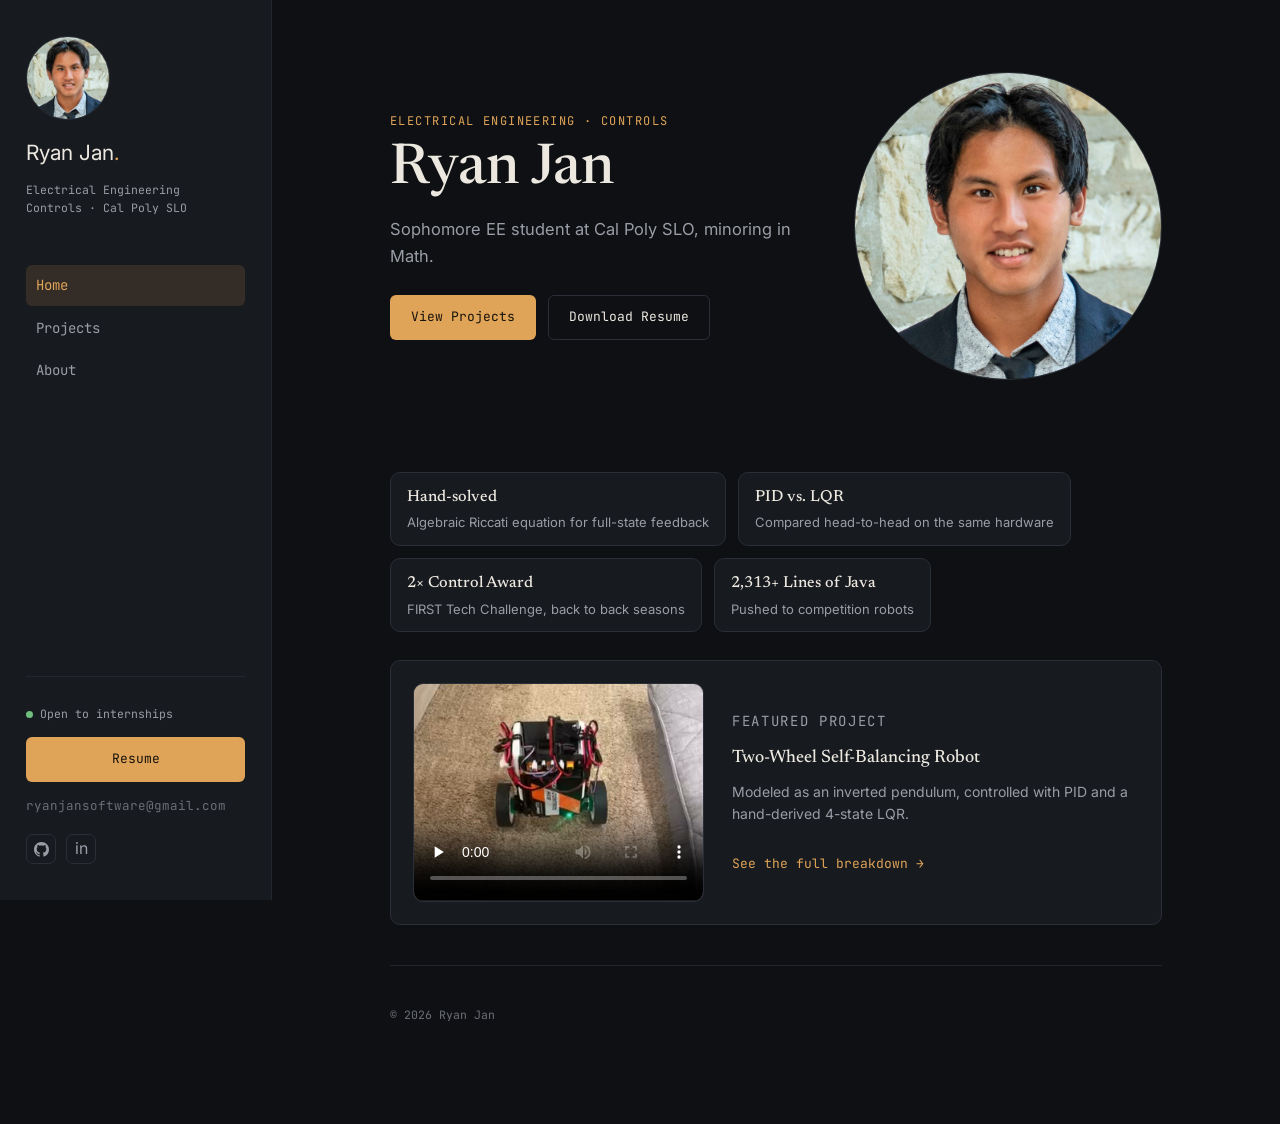
==== commit c0ab3d95: "Shorten Home hero subhead to just the student line" ====
--- a/index.html
+++ b/index.html
@@ -87,8 +87,7 @@
           <p class="eyebrow">Electrical Engineering &middot; Controls</p>
           <h1>Ryan Jan</h1>
           <p class="home-hero-sub">
-            Sophomore EE student at Cal Poly SLO, minoring in Math. I work with closed-loop
-            control systems, electrical systems, and embedded hardware.
+            Sophomore EE student at Cal Poly SLO, minoring in Math.
           </p>
           <div class="home-hero-actions">
             <a class="btn btn-primary" href="projects.html">View Projects</a>
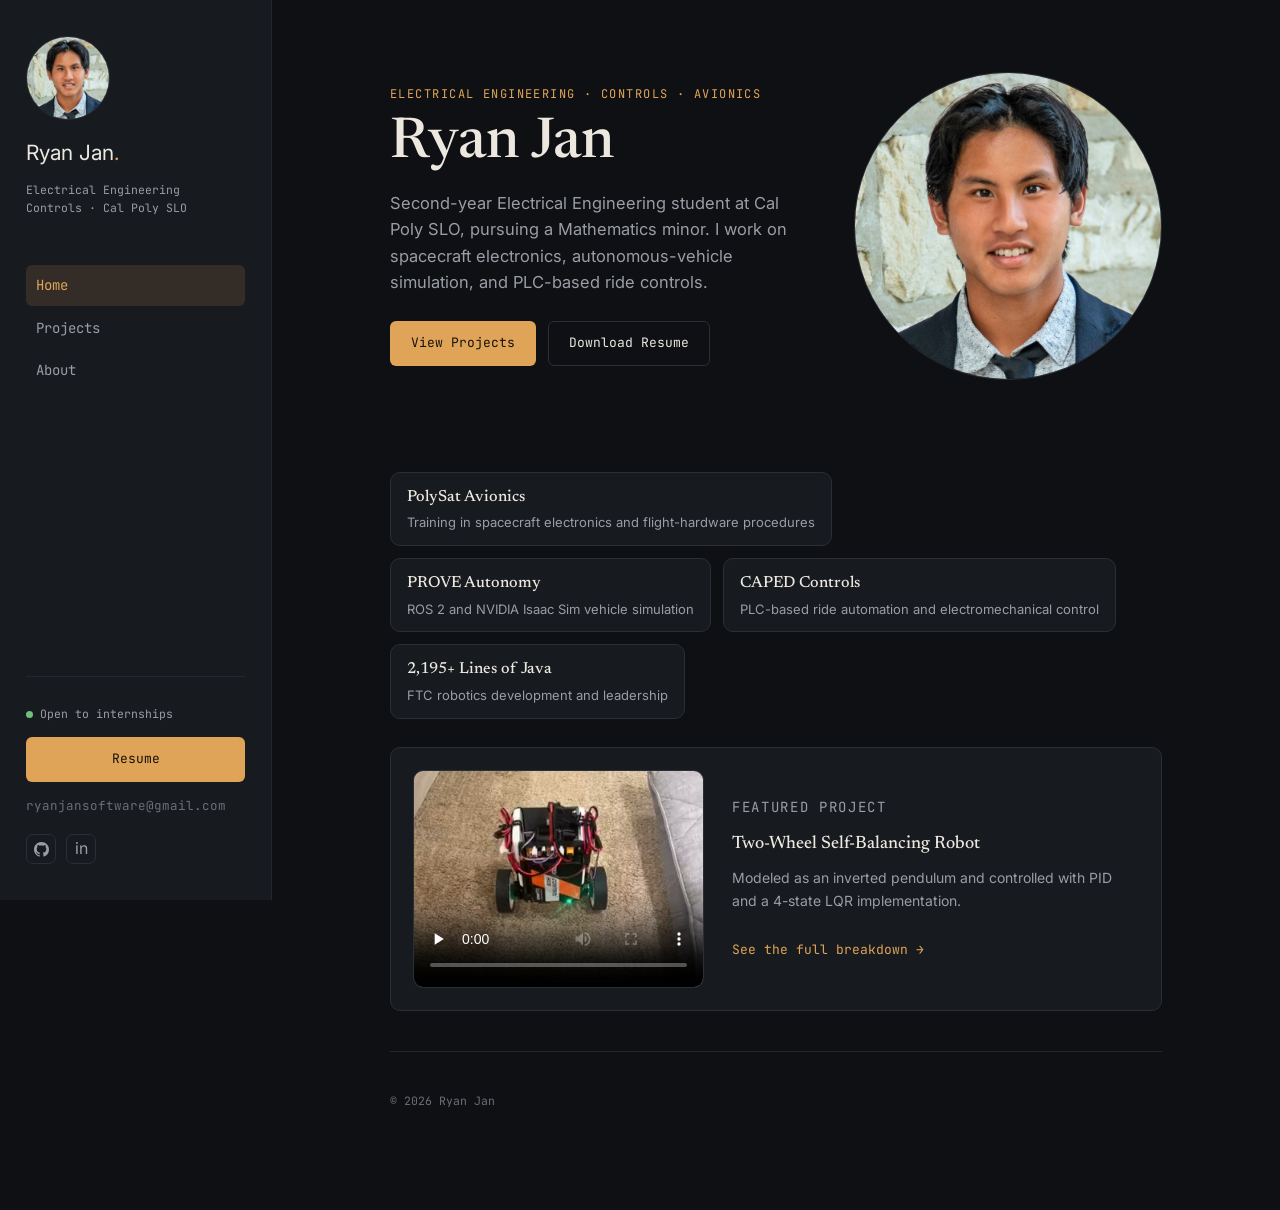
==== commit 6f901f98: "Update portfolio with Cal Poly engineering experience" ====
--- a/index.html
+++ b/index.html
@@ -4,7 +4,7 @@
 <meta charset="UTF-8">
 <meta name="viewport" content="width=device-width, initial-scale=1.0">
 <title>Ryan Jan — Electrical Engineering, Controls</title>
-<meta name="description" content="Ryan Jan — Electrical Engineering student at Cal Poly SLO, minoring in Mathematics. Controls-focused: PID/LQR, embedded systems, and closed-loop design.">
+<meta name="description" content="Ryan Jan — Electrical Engineering student at Cal Poly SLO, minoring in Mathematics, with interests in controls, embedded systems, avionics, and autonomous systems.">
 <link rel="icon" type="image/svg+xml" href="assets/favicon.svg">
 <link rel="preconnect" href="https://fonts.googleapis.com">
 <link rel="preconnect" href="https://fonts.gstatic.com" crossorigin>
@@ -84,10 +84,10 @@
 
       <section class="home-hero">
         <div>
-          <p class="eyebrow">Electrical Engineering &middot; Controls</p>
+          <p class="eyebrow">Electrical Engineering &middot; Controls &middot; Avionics</p>
           <h1>Ryan Jan</h1>
           <p class="home-hero-sub">
-            Sophomore EE student at Cal Poly SLO, minoring in Math.
+            Second-year Electrical Engineering student at Cal Poly SLO, pursuing a Mathematics minor. I work on spacecraft electronics, autonomous-vehicle simulation, and PLC-based ride controls.
           </p>
           <div class="home-hero-actions">
             <a class="btn btn-primary" href="projects.html">View Projects</a>
@@ -102,10 +102,10 @@
       </section>
 
       <div class="stat-chips">
-        <div class="stat-chip"><strong>Hand-solved</strong>Algebraic Riccati equation for full-state feedback</div>
-        <div class="stat-chip"><strong>PID vs. LQR</strong>Compared head-to-head on the same hardware</div>
-        <div class="stat-chip"><strong><span class="count" data-target="2">0</span>&times; Control Award</strong>FIRST Tech Challenge, back to back seasons</div>
-        <div class="stat-chip"><strong><span class="count" data-target="3000">0</span>+ Lines of Java</strong>Pushed to competition robots</div>
+        <div class="stat-chip"><strong>PolySat Avionics</strong>Training in spacecraft electronics and flight-hardware procedures</div>
+        <div class="stat-chip"><strong>PROVE Autonomy</strong>ROS 2 and NVIDIA Isaac Sim vehicle simulation</div>
+        <div class="stat-chip"><strong>CAPED Controls</strong>PLC-based ride automation and electromechanical control</div>
+        <div class="stat-chip"><strong><span class="count" data-target="3000">0</span>+ Lines of Java</strong>FTC robotics development and leadership</div>
       </div>
 
       <section class="teaser-card reveal">
@@ -117,7 +117,7 @@
         <div class="teaser-body">
           <p class="eyebrow">Featured Project</p>
           <h3>Two-Wheel Self-Balancing Robot</h3>
-          <p>Modeled as an inverted pendulum, controlled with PID and a hand-derived 4-state LQR.</p>
+          <p>Modeled as an inverted pendulum and controlled with PID and a 4-state LQR implementation.</p>
           <a class="text-link" href="projects.html#flagship">See the full breakdown &rarr;</a>
         </div>
       </section>
--- a/css/style.css
+++ b/css/style.css
@@ -454,6 +454,38 @@
 .project-media-body p { color: var(--text-muted); font-size: 13.5px; margin: 0; }
 .project-media-body .tags { margin-top: 12px; }
 
+.project-spotlight {
+  display: grid;
+  grid-template-columns: 0.9fr 1.1fr;
+  gap: 32px;
+  align-items: center;
+  border: 1px solid var(--border);
+  background: var(--bg-elevated);
+  border-radius: var(--radius);
+  padding: 28px;
+  margin-bottom: 28px;
+}
+.project-architecture {
+  min-height: 170px;
+  display: flex;
+  flex-direction: column;
+  justify-content: center;
+  align-items: flex-start;
+  gap: 9px;
+  padding: 22px;
+  border: 1px solid var(--border-soft);
+  border-radius: 8px;
+  background: var(--bg);
+  font-family: var(--font-mono);
+  font-size: 11px;
+  letter-spacing: 0.08em;
+  color: var(--text-muted);
+}
+.project-architecture i { display: block; width: 1px; height: 14px; margin-left: 14px; background: var(--accent); }
+.project-architecture span { border: 1px solid var(--accent-line); border-radius: 4px; padding: 5px 9px; color: var(--accent); }
+.project-spotlight-body h2 { font-size: 24px; margin-bottom: 8px; }
+.project-spotlight-body > p:not(.eyebrow) { margin: 0; color: var(--text-muted); font-size: 14.5px; }
+
 .earlier-builds { margin-top: 48px; }
 .earlier-title {
   font-family: var(--font-mono);
@@ -490,6 +522,8 @@
 .exp-body ul { display: flex; flex-direction: column; gap: 9px; }
 .exp-body li { color: var(--text-muted); font-size: 13.5px; padding-left: 16px; position: relative; }
 .exp-body li::before { content: ""; position: absolute; left: 0; top: 8px; width: 6px; height: 1.5px; background: var(--accent); }
+.experience-list { display: flex; flex-direction: column; gap: 38px; }
+.experience-media { margin: -10px 0 0; }
 
 /* ---------- footer ---------- */
 .page-footer {
@@ -555,7 +589,7 @@
   .mobile-panel .sidebar-cta { margin-top: 22px; padding-top: 20px; }
 
   .page { padding: 44px 24px 72px; }
-  .home-hero, .flagship-media-row, .about-row, .media-row { grid-template-columns: 1fr; }
+  .home-hero, .flagship-media-row, .about-row, .media-row, .project-spotlight { grid-template-columns: 1fr; }
   .home-photo-slot { max-width: 220px; margin: 0 0 8px; }
   .teaser-card { grid-template-columns: 1fr; }
   .project-grid { grid-template-columns: 1fr; }
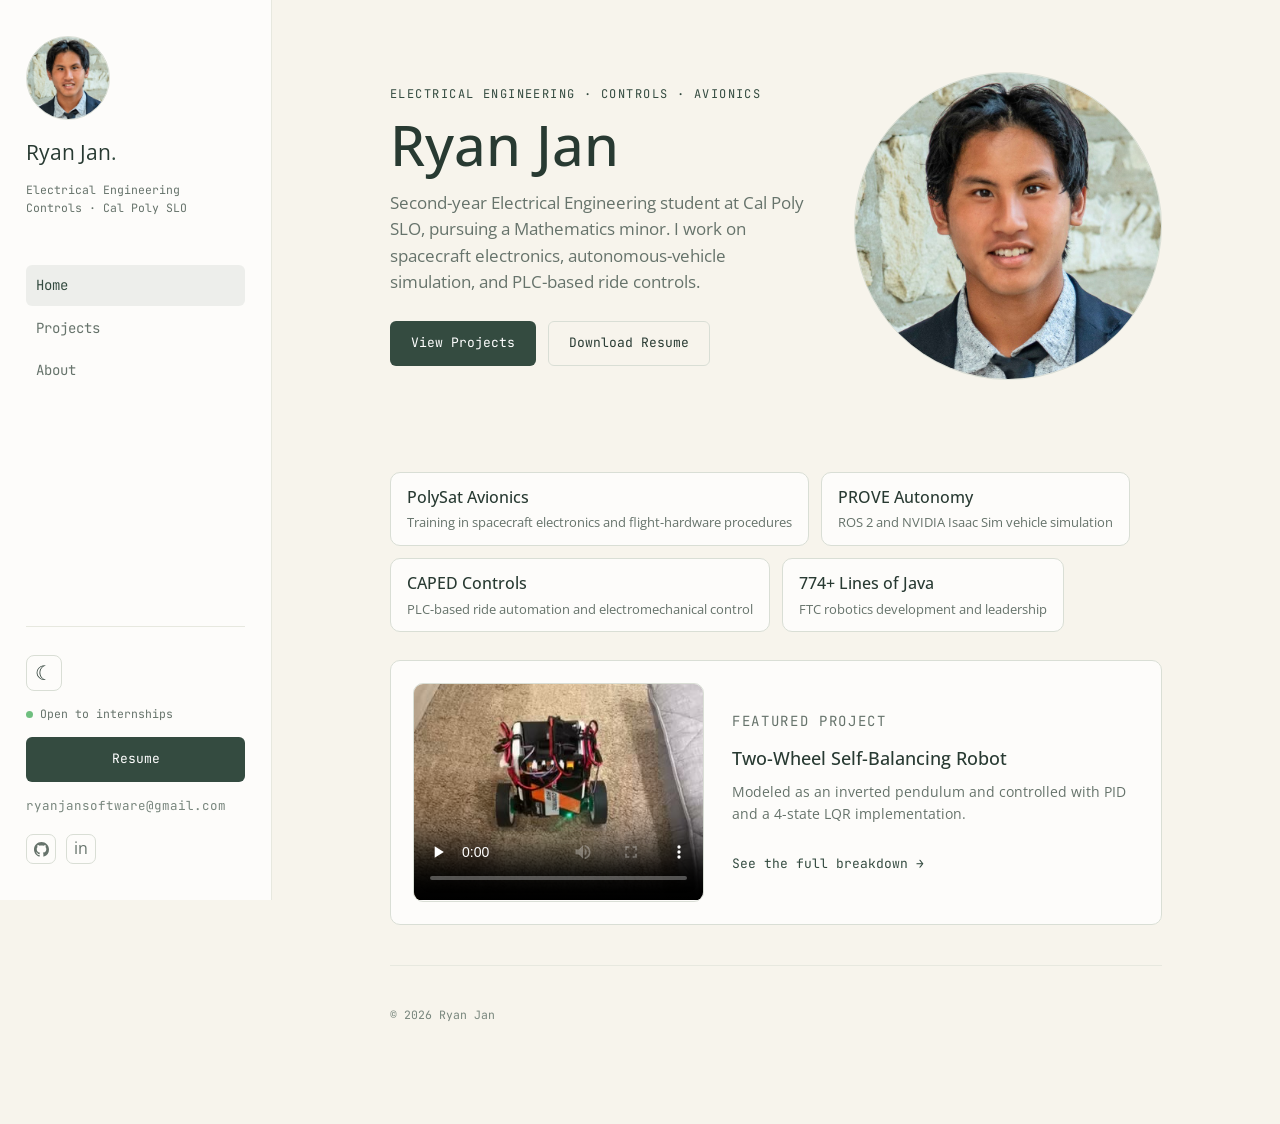
==== commit 5e447222: "Add Dark Mode for real" ====
--- a/index.html
+++ b/index.html
@@ -10,6 +10,7 @@
 <link rel="preconnect" href="https://fonts.gstatic.com" crossorigin>
 <link href="https://fonts.googleapis.com/css2?family=Newsreader:ital,opsz,wght@0,6..72,400;0,6..72,500;1,6..72,400&family=Inter:wght@400;500&family=JetBrains+Mono:wght@400;500&display=swap" rel="stylesheet">
 <link rel="stylesheet" href="css/style.css">
+<script src="js/theme-toggle.js"></script>
 </head>
 <body>
 
--- a/css/style.css
+++ b/css/style.css
@@ -1,26 +1,33 @@
+@import url('https://fonts.googleapis.com/css2?family=Open+Sans:wght@300;400;500;600;700;800&display=swap');
+
 /* ---------- design tokens ---------- */
 :root {
-  --bg: #0e1013;
-  --bg-elevated: #171a1f;
-  --bg-elevated-2: #1d2127;
-  --border: #2a2e36;
-  --border-soft: #22262d;
-
-  --text: #ece8e0;
-  --text-muted: #9a9da6;
-  --text-faint: #6b6e76;
-
-  --accent: #e0a458;
-  --accent-soft: rgba(224, 164, 88, 0.14);
-  --accent-line: rgba(224, 164, 88, 0.35);
-  --response: #6fb3c9;
-
-  --font-serif: "Newsreader", Georgia, serif;
-  --font-sans: "Inter", -apple-system, BlinkMacSystemFont, "Segoe UI", sans-serif;
+  --bg: #F7F4EC;
+  --bg-elevated: #FDFCFA;
+  --bg-elevated-2: #EEEFE7;
+  --border: #D9DED5;
+  --border-soft: #E7E8DF;
+
+  --text: #283A32;
+  --text-muted: #66736B;
+  --text-faint: #78867D;
+
+  --accent: #344B40;
+  --accent-soft: rgba(52, 75, 64, 0.08);
+  --accent-line: rgba(52, 75, 64, 0.25);
+  --response: #8CA89A;
+
+  --font-serif: "Open Sans", sans-serif;
+  --font-sans: "Open Sans", sans-serif;
   --font-mono: "JetBrains Mono", ui-monospace, "SFMono-Regular", Consolas, monospace;
 
   --sidebar-w: 272px;
   --radius: 10px;
+}
+
+:root[data-theme="dark"] {
+  --accent: #C2D2B6;
+  --response: #8CA89A;
 }
 
 /* ---------- reset ---------- */
@@ -45,7 +52,7 @@
   left: -999px;
   top: 0;
   background: var(--accent);
-  color: #0e1013;
+  color: #FFFFFF;
   padding: 10px 16px;
   z-index: 200;
 }
@@ -101,7 +108,7 @@
 .btn-primary {
   position: relative;
   background: var(--accent);
-  color: #17120a;
+  color: #FFFFFF;
   overflow: hidden;
   z-index: 0;
 }
@@ -109,7 +116,7 @@
   content: "";
   position: absolute;
   inset: 0;
-  background: #f0c07f;
+  background: #476657;
   transform: scaleX(0);
   transform-origin: left center;
   transition: transform 0.5s ease-out;
@@ -139,7 +146,7 @@
 }
 .stat-chip:hover {
   transform: translateY(-4px);
-  box-shadow: 0 14px 28px rgba(0, 0, 0, 0.35);
+  box-shadow: 0 12px 28px rgba(40, 58, 50, 0.08);
   border-color: var(--accent-line);
 }
 .stat-chip strong { display: block; color: var(--text); font-family: var(--font-serif); font-weight: 500; font-size: 16px; margin-bottom: 2px; }
@@ -204,7 +211,7 @@
   border: 1px solid var(--border);
   border-radius: var(--radius);
   overflow: hidden;
-  background: #0a0c0f;
+  background: #F1F3ED;
   display: flex;
   flex-direction: column;
 }
@@ -373,7 +380,7 @@
 }
 .teaser-card:hover {
   transform: translateY(-4px);
-  box-shadow: 0 14px 28px rgba(0, 0, 0, 0.35);
+  box-shadow: 0 12px 28px rgba(40, 58, 50, 0.08);
   border-color: var(--accent-line);
 }
 .teaser-media { border-radius: 8px; }
@@ -445,7 +452,7 @@
 }
 .project-media-card:hover {
   transform: translateY(-4px);
-  box-shadow: 0 14px 28px rgba(0, 0, 0, 0.35);
+  box-shadow: 0 12px 28px rgba(40, 58, 50, 0.08);
   border-color: var(--accent-line);
 }
 .project-media-card .media-slot { border: none; border-radius: 0; border-bottom: 1px solid var(--border-soft); }
@@ -556,7 +563,7 @@
     display: flex;
     align-items: center;
     justify-content: space-between;
-    background: rgba(14, 16, 19, 0.92);
+    background: rgba(247, 244, 236, 0.92);
     backdrop-filter: blur(10px);
     border-bottom: 1px solid var(--border-soft);
     padding: 14px 20px;
@@ -615,3 +622,55 @@
     transition: none !important;
   }
 }
+
+/* ---------- optional dark mode: same layout, alternate colors ---------- */
+:root[data-theme="dark"] {
+  --bg: #202720;
+  --bg-elevated: #2C352C;
+  --bg-elevated-2: #343E34;
+  --border: #465247;
+  --border-soft: #39443B;
+  --text: #F1EDE2;
+  --text-muted: #B1B9AE;
+  --text-faint: #A1AB9F;
+  --accent: #C2D2B6;
+  --accent-soft: rgba(194, 210, 182, 0.11);
+  --accent-line: rgba(194, 210, 182, 0.30);
+  --response: #8FB7AC;
+}
+
+/* Overrides for the few theme colors that were hardcoded. */
+:root[data-theme="dark"] .btn-primary,
+:root[data-theme="dark"] .skip-link { color: #202720; }
+:root[data-theme="dark"] .btn-primary::before { background: #D5E1CC; }
+:root[data-theme="dark"] .terminal-frame { background: #192019; }
+:root[data-theme="dark"] .terminal-body { color: var(--text-muted); }
+:root[data-theme="dark"] .stat-chip:hover,
+:root[data-theme="dark"] .teaser-card:hover,
+:root[data-theme="dark"] .project-media-card:hover {
+  box-shadow: 0 12px 28px rgba(0, 0, 0, 0.24);
+}
+@media (max-width: 960px) {
+  :root[data-theme="dark"] .mobile-topbar { background: rgba(32, 39, 32, 0.92); }
+}
+
+/* Subtle, accessible toggle in the existing sidebar and mobile top bar. */
+.theme-toggle {
+  display: inline-flex;
+  align-items: center;
+  justify-content: center;
+  width: 36px;
+  height: 36px;
+  padding: 0;
+  border: 1px solid var(--border);
+  border-radius: 8px;
+  background: var(--bg-elevated);
+  color: var(--text);
+  font: inherit;
+  font-size: 20px;
+  cursor: pointer;
+  transition: background-color 0.2s ease, border-color 0.2s ease;
+}
+.theme-toggle:hover { background: var(--accent-soft); border-color: var(--accent-line); }
+.theme-toggle:focus-visible { outline: 2px solid var(--accent); outline-offset: 3px; }
+@media (prefers-reduced-motion: reduce) { .theme-toggle { transition: none; } }
